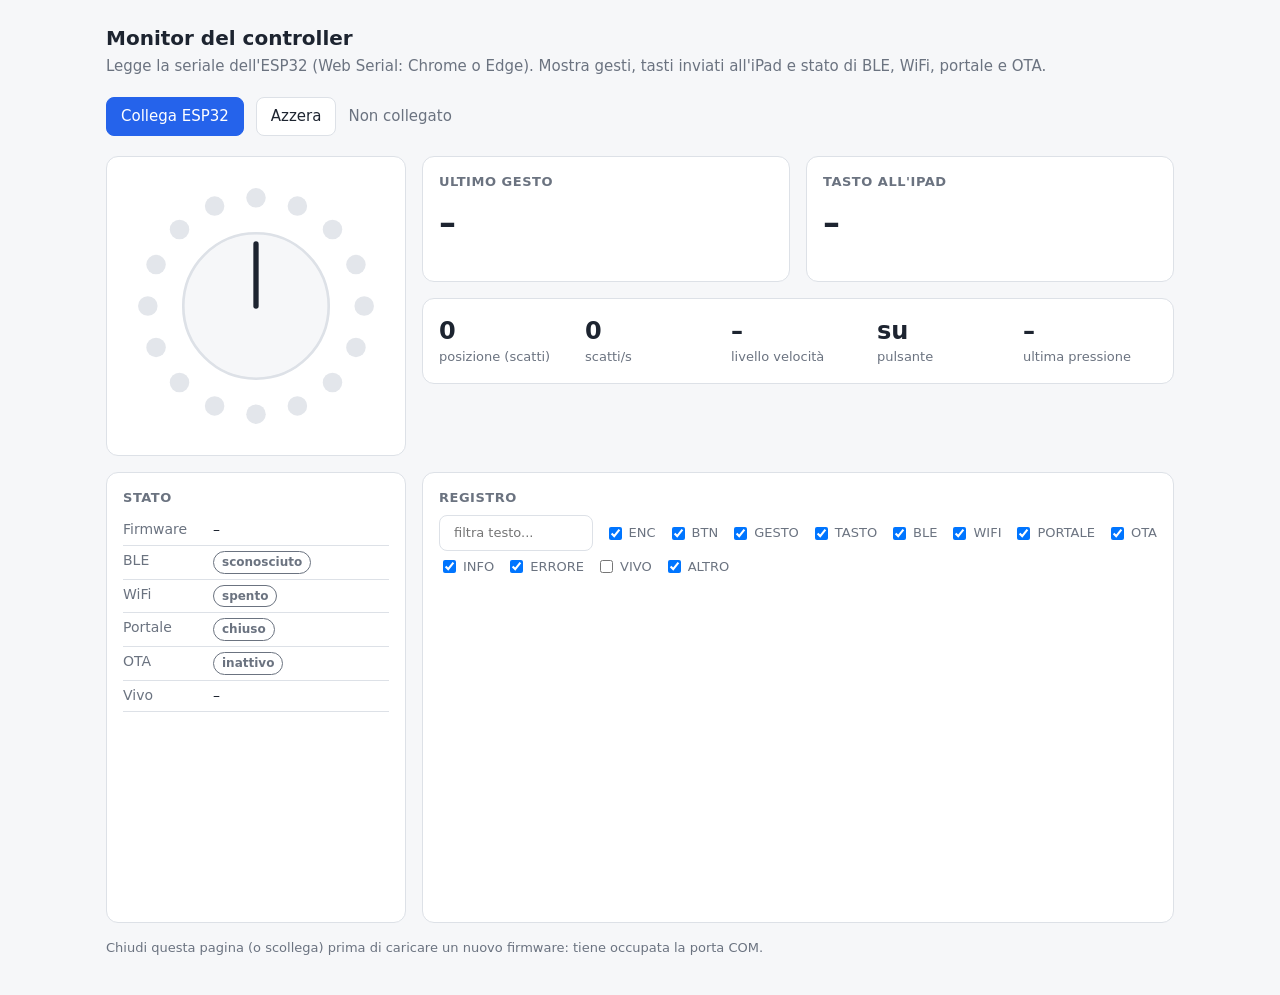
==== firmware/controller/monitor.html @ 2cb0b12e "Pulsante integrato nell'encoder (PBS-110 eliminato), vibrazione sulla scocca, stampa per colori; fir" ====
<!doctype html>
<html lang="it">
<head>
<meta charset="utf-8">
<meta name="viewport" content="width=device-width, initial-scale=1">
<title>Monitor controller</title>
<style>
  :root {
    --bg: #f6f7f9; --card: #ffffff; --text: #1d2430; --muted: #6b7380; --line: #dde1e7;
    --led-off: #e3e6eb; --accent: #2563eb; --press: #3c3cff;
    --ok: #15803d; --warn: #b45309; --err: #c62828; --hl: #fff3c4;
  }
  @media (prefers-color-scheme: dark) {
    :root { --bg: #12151b; --card: #1b2029; --text: #e6e9ef; --muted: #8b93a1; --line: #2c333f; --led-off: #2a303b; --accent: #5b8cff;
            --ok: #4ade80; --warn: #fbbf24; --err: #ff6b6b; --hl: #3a3320; }
  }
  * { box-sizing: border-box; }
  body { margin: 0; background: var(--bg); color: var(--text); font: 15px/1.4 system-ui, sans-serif; }
  main { max-width: 1100px; margin: 0 auto; padding: 24px 16px; }
  h1 { font-size: 20px; margin: 0 0 4px; }
  h2 { font-size: 13px; font-weight: 600; color: var(--muted); text-transform: uppercase; letter-spacing: .04em; margin: 0 0 8px; }
  p.sub { margin: 0 0 20px; color: var(--muted); }
  .bar { display: flex; gap: 12px; align-items: center; flex-wrap: wrap; margin-bottom: 20px; }
  button, input[type=text] { font: inherit; padding: 8px 14px; border-radius: 8px; border: 1px solid var(--line); background: var(--card); color: var(--text); }
  button { cursor: pointer; }
  button.primary { background: var(--accent); border-color: var(--accent); color: #fff; }
  #stato { color: var(--muted); }
  .grid { display: grid; grid-template-columns: 300px 1fr; gap: 16px; }
  .grid2 { display: grid; grid-template-columns: 1fr 1fr; gap: 16px; }
  @media (max-width: 760px) { .grid, .grid2 { grid-template-columns: 1fr; } }
  .card { background: var(--card); border: 1px solid var(--line); border-radius: 12px; padding: 16px; min-width: 0; }
  .col { display: flex; flex-direction: column; gap: 16px; min-width: 0; }
  svg { width: 100%; height: auto; display: block; }
  .big { font-size: 34px; font-weight: 700; letter-spacing: .02em; }
  .det { color: var(--muted); font-size: 13px; min-height: 18px; }
  .flash { transition: background-color 400ms; }
  .flash.on { background: var(--hl); transition: none; }
  .gesto-BREVE { color: var(--accent); } .gesto-MEDIA { color: var(--warn); } .gesto-LUNGA { color: var(--err); }
  .gesto-OTA { color: #9333ea; } .gesto-RESET_WIFI { color: var(--err); } .gesto-ANNULLATO { color: var(--muted); }
  .badge { display: inline-block; padding: 2px 8px; border-radius: 999px; font-size: 12px; font-weight: 600; border: 1px solid currentColor; vertical-align: middle; }
  .b-ok { color: var(--ok); } .b-warn { color: var(--warn); } .b-err { color: var(--err); } .b-off { color: var(--muted); }
  .stats { display: grid; grid-template-columns: repeat(5, 1fr); gap: 12px; }
  @media (max-width: 760px) { .stats { grid-template-columns: repeat(2, 1fr); } }
  .stat .v { font-size: 24px; font-weight: 600; font-variant-numeric: tabular-nums; }
  .stat .l { color: var(--muted); font-size: 13px; }
  table.st { width: 100%; border-collapse: collapse; font-size: 14px; }
  table.st td { padding: 5px 0; border-bottom: 1px solid var(--line); vertical-align: top; }
  table.st td:first-child { color: var(--muted); width: 90px; }
  a { color: var(--accent); word-break: break-all; }
  .filtri { display: flex; flex-wrap: wrap; gap: 6px 12px; align-items: center; margin-bottom: 10px; font-size: 13px; }
  .filtri label { display: inline-flex; gap: 4px; align-items: center; color: var(--muted); }
  #log { font: 13px/1.5 ui-monospace, Consolas, monospace; height: 320px; overflow-y: auto; margin: 0; white-space: pre-wrap; color: var(--muted); }
  #log .GESTO { color: var(--text); font-weight: 600; } #log .TASTO { color: var(--accent); }
  #log .ERRORE, #log .err { color: var(--err); } #log .OTA, #log .PORTALE, #log .WIFI, #log .BLE { color: var(--ok); }
  #knob { transition: transform 80ms linear; transform-origin: 150px 150px; }
  .note { color: var(--muted); font-size: 13px; margin-top: 16px; }
</style>
</head>
<body>
<main>
  <h1>Monitor del controller</h1>
  <p class="sub">Legge la seriale dell'ESP32 (Web Serial: Chrome o Edge). Mostra gesti, tasti inviati all'iPad e stato di BLE, WiFi, portale e OTA.</p>

  <div class="bar">
    <button class="primary" id="connetti">Collega ESP32</button>
    <button id="azzera">Azzera</button>
    <span id="stato">Non collegato</span>
  </div>

  <div class="grid">
    <div class="card">
      <svg viewBox="0 0 300 300">
        <g id="leds"></g>
        <g id="knob">
          <circle cx="150" cy="150" r="82" fill="var(--bg)" stroke="var(--line)" stroke-width="3" id="knobBody"/>
          <line x1="150" y1="150" x2="150" y2="80" stroke="var(--text)" stroke-width="6" stroke-linecap="round"/>
        </g>
      </svg>
    </div>
    <div class="col">
      <div class="grid2">
        <div class="card flash" id="cardGesto">
          <h2>Ultimo gesto</h2>
          <div class="big" id="gesto">–</div>
          <div class="det" id="gestoDet"></div>
        </div>
        <div class="card flash" id="cardTasto">
          <h2>Tasto all'iPad</h2>
          <div class="big" id="tasto">–</div>
          <div class="det" id="tastoDet"></div>
        </div>
      </div>
      <div class="card">
        <div class="stats">
          <div class="stat"><div class="v" id="pos">0</div><div class="l">posizione (scatti)</div></div>
          <div class="stat"><div class="v" id="vel">0</div><div class="l">scatti/s</div></div>
          <div class="stat"><div class="v" id="liv">–</div><div class="l">livello velocità</div></div>
          <div class="stat"><div class="v" id="btn">su</div><div class="l">pulsante</div></div>
          <div class="stat"><div class="v" id="durata">–</div><div class="l">ultima pressione</div></div>
        </div>
      </div>
    </div>
  </div>

  <div class="grid" style="margin-top:16px">
    <div class="card">
      <h2>Stato</h2>
      <table class="st">
        <tr><td>Firmware</td><td id="fw">–</td></tr>
        <tr><td>BLE</td><td id="ble"><span class="badge b-off">sconosciuto</span></td></tr>
        <tr><td>WiFi</td><td id="wifi"><span class="badge b-off">spento</span></td></tr>
        <tr><td>Portale</td><td id="portale"><span class="badge b-off">chiuso</span></td></tr>
        <tr><td>OTA</td><td id="ota"><span class="badge b-off">inattivo</span></td></tr>
        <tr><td>Vivo</td><td id="vivo">–</td></tr>
      </table>
    </div>
    <div class="card">
      <h2>Registro</h2>
      <div class="filtri" id="filtri">
        <input type="text" id="cerca" placeholder="filtra testo..." style="flex:1;min-width:140px">
      </div>
      <pre id="log"></pre>
    </div>
  </div>
  <p class="note">Chiudi questa pagina (o scollega) prima di caricare un nuovo firmware: tiene occupata la porta COM.</p>
</main>

<script>
const N = 16, CX = 150, CY = 150, R = 122;
const $ = id => document.getElementById(id);
const leds = [];
for (let i = 0; i < N; i++) {
  const a = (i / N) * 2 * Math.PI - Math.PI / 2;
  const c = document.createElementNS('http://www.w3.org/2000/svg', 'circle');
  c.setAttribute('cx', CX + R * Math.cos(a)); c.setAttribute('cy', CY + R * Math.sin(a));
  c.setAttribute('r', 11); c.setAttribute('fill', 'var(--led-off)');
  $('leds').appendChild(c); leds.push(c);
}

const PREFISSI = ['ENC', 'BTN', 'GESTO', 'TASTO', 'BLE', 'WIFI', 'PORTALE', 'OTA', 'INFO', 'ERRORE', 'VIVO', 'ALTRO'];
const attivi = new Set(PREFISSI.filter(p => p !== 'VIVO'));
PREFISSI.forEach(p => {
  const l = document.createElement('label');
  l.innerHTML = `<input type="checkbox" ${attivi.has(p) ? 'checked' : ''}> ${p}`;
  l.querySelector('input').onchange = e => { e.target.checked ? attivi.add(p) : attivi.delete(p); rendiLog(); };
  $('filtri').appendChild(l);
});
$('cerca').oninput = rendiLog;

let posizione = 0, dir = 1, livello = 1, premuto = false, tempi = [], righe = [], ultimaScia = 0;
const idx = p => ((p % N) + N) % N;
const COL = { 1: [0, 200, 255], 2: [255, 200, 0], 3: [255, 90, 0] };

function disegna() {
  leds.forEach(l => l.setAttribute('fill', 'var(--led-off)'));
  if (premuto) leds.forEach(l => l.setAttribute('fill', 'var(--press)'));
  else if (performance.now() - ultimaScia < 400) {
    const c = COL[livello] || COL[1];
    [3, 2, 1, 0].forEach(k => leds[idx(posizione - k * dir)].setAttribute('fill', `rgba(${c.join(',')},${[1, .4, .18, .08][k]})`));
  }
  $('knob').style.transform = `rotate(${posizione * 18}deg)`;
  $('knobBody').setAttribute('stroke', premuto ? 'var(--press)' : 'var(--line)');
  $('pos').textContent = posizione;
  $('btn').textContent = premuto ? 'GIÙ' : 'su';
}
setInterval(() => {
  const ora = performance.now();
  tempi = tempi.filter(t => ora - t < 1000);
  $('vel').textContent = tempi.length;
  disegna();
}, 100);

function evidenzia(id) {
  const el = $(id);
  el.classList.add('on');
  clearTimeout(el._t);
  el._t = setTimeout(() => el.classList.remove('on'), 2000);
}

const badge = (testo, cls) => `<span class="badge ${cls}">${testo}</span>`;
const link = u => `<a href="${u}" target="_blank" rel="noopener">${u}</a>`;
const esc = s => s.replace(/[&<>"]/g, c => ({ '&': '&amp;', '<': '&lt;', '>': '&gt;', '"': '&quot;' }[c]));

function prefisso(r) { const p = r.split(' ')[0]; return PREFISSI.includes(p) ? p : 'ALTRO'; }
function visibile(r) {
  const q = $('cerca').value.trim().toLowerCase();
  return attivi.has(r.p) && (!q || r.t.toLowerCase().includes(q));
}
function rigaHtml(r) {
  const cls = r.p + (/ERRORE/.test(r.t) ? ' err' : '');
  return `<span class="${cls}">${r.ora}  ${esc(r.t)}</span>\n`;
}
function rendiLog() {
  $('log').innerHTML = righe.filter(visibile).slice(-500).map(rigaHtml).join('');
  $('log').scrollTop = $('log').scrollHeight;
}
function log(t) {
  const r = { ora: new Date().toLocaleTimeString('it-IT'), t, p: prefisso(t) };
  righe.push(r);
  if (righe.length > 3000) righe = righe.slice(-2000);
  if (visibile(r)) {
    const el = $('log');
    const inFondo = el.scrollTop + el.clientHeight >= el.scrollHeight - 30;
    el.insertAdjacentHTML('beforeend', rigaHtml(r));
    if (el.childElementCount > 600) el.firstElementChild.remove();
    if (inFondo) el.scrollTop = el.scrollHeight;
  }
}

const NOMI_GESTO = { BREVE: 'Breve', MEDIA: 'Media', LUNGA: 'Lunga', OTA: 'Aggiornamento', RESET_WIFI: 'Azzera WiFi', ANNULLATO: 'Annullato' };
const DESC_GESTO = { BREVE: 'play / pausa (Spazio)', MEDIA: 'loop A-B (L)', LUNGA: 'standby (simulato)', OTA: 'premuto + 5 scatti avanti', RESET_WIFI: 'premuto + 5 scatti indietro', ANNULLATO: '' };

function gestisci(riga) {
  const t = riga.trim();
  if (!t) return;
  const p = t.split(/\s+/);
  switch (p[0]) {
    case 'ENC':
      dir = parseInt(p[1], 10); posizione = parseInt(p[2], 10);
      const lv = parseInt(p[3], 10);
      if (lv > 0) { livello = lv; $('liv').textContent = ['', 'lento', 'medio', 'veloce'][lv] || lv; ultimaScia = performance.now(); }
      tempi.push(performance.now());
      break;
    case 'BTN':
      premuto = p[1] === '1';
      if (!premuto) $('durata').textContent = `${p[2]} ms`;
      break;
    case 'GESTO': {
      const g = p[1];
      $('gesto').textContent = NOMI_GESTO[g] || g;
      $('gesto').className = 'big gesto-' + g;
      $('gestoDet').textContent = [DESC_GESTO[g], p.slice(2).join(' ')].filter(Boolean).join(' · ');
      evidenzia('cardGesto');
      break;
    }
    case 'TASTO': {
      $('tasto').textContent = p[1].replace('Sinistra', '←').replace('Destra', '→');
      const ok = p[2] === 'INVIATO';
      $('tastoDet').innerHTML = (ok ? badge('inviato', 'b-ok') : badge('non collegato: solo log', 'b-warn')) + (p[3] ? ` &nbsp;in coda: ${p[3]}` : '');
      evidenzia('cardTasto');
      break;
    }
    case 'BLE':
      if (p[1] === 'CONNESSO') $('ble').innerHTML = badge('connesso', 'b-ok');
      else if (p[1] === 'DISCONNESSO') $('ble').innerHTML = badge('disconnesso', 'b-warn');
      else if (p[1] === 'PUBBLICITA') $('ble').innerHTML = badge('in attesa', 'b-warn') + ` ${esc(p.slice(2).join(' '))}`;
      else if (p[1] === 'SOSPESO') $('ble').innerHTML = badge('sospeso (WiFi)', 'b-off');
      break;
    case 'WIFI':
      if (p[1] === 'CONNESSO') $('wifi').innerHTML = badge('connesso', 'b-ok') + ` ${p[2]} (${p[3]} dBm)`;
      else if (p[1] === 'CONNESSIONE') $('wifi').innerHTML = badge('connessione...', 'b-warn') + ` ${esc(p.slice(2).join(' '))}`;
      else if (p[1] === 'ERRORE') $('wifi').innerHTML = badge('errore', 'b-err') + ` ${esc(p.slice(2).join(' '))}`;
      else if (p[1] === 'SPENTO') $('wifi').innerHTML = badge('spento', 'b-off') + ` ${p[2] === 'configurato' ? 'casa configurata' : 'casa non configurata'}`;
      else if (p[1] === 'AZZERATO') $('wifi').innerHTML = badge('azzerato', 'b-warn');
      else if (p[1] === 'NON_CONFIGURATO') $('wifi').innerHTML = badge('non configurato', 'b-warn');
      else if (p[1] === 'SALVATO') $('wifi').innerHTML = badge('salvato', 'b-ok') + ` ${esc(p.slice(2).join(' '))}`;
      break;
    case 'PORTALE':
      if (p[1] === 'APERTO') $('portale').innerHTML = badge('aperto', 'b-ok') + ` rete <b>${esc(p.slice(4).join(' '))}</b><br>${link(p[2])}`;
      else if (p[1] === 'CHIUSO') $('portale').innerHTML = badge('chiuso', 'b-off');
      break;
    case 'OTA':
      if (p[1] === 'INGRESSO') $('ota').innerHTML = badge('ingresso', 'b-warn');
      else if (p[1] === 'PRONTO') $('ota').innerHTML = badge('pronto', 'b-ok') + `<br>${link(p[2])}<br>${link(p[2] + 'update')}${p[3] ? '<br>' + link(p[3]) : ''}`;
      else if (p[1] === 'SCARICO' || p[1] === 'CARICAMENTO') $('ota').innerHTML = badge(`${p[1].toLowerCase()} ${p[2]}%`, 'b-warn');
      else if (p[1] === 'RIUSCITO' || p[1] === 'CONVALIDATA') $('ota').innerHTML = badge(p[1].toLowerCase(), 'b-ok');
      else if (p[1] === 'NESSUN_AGGIORNAMENTO') $('ota').innerHTML = badge('nessun aggiornamento', 'b-off');
      else if (p[1] === 'ERRORE') $('ota').innerHTML = badge('errore', 'b-err') + ` ${esc(p.slice(2).join(' '))}`;
      else if (p[1] === 'USCITA') { $('ota').innerHTML = badge('uscita: ' + (p[2] || ''), 'b-off'); }
      break;
    case 'INFO':
      if (p[1] === 'YTController') { $('fw').textContent = `${p[2]} · ${p.slice(3).join(' ')}`; }
      if (p[1] === 'riavvio') ['wifi', 'portale', 'ota'].forEach(id => $(id).innerHTML = badge('riavvio...', 'b-off'));
      break;
    case 'VIVO':
      $('vivo').textContent = `${p[1]} s · non valide ${p[2]} · heap ${p[3]} KB`;
      break;
  }
  log(t);
}

$('azzera').onclick = () => { posizione = 0; righe = []; $('log').innerHTML = ''; $('durata').textContent = '–'; disegna(); };

$('connetti').onclick = async () => {
  if (!('serial' in navigator)) { $('stato').textContent = 'Web Serial non disponibile: usa Chrome o Edge'; return; }
  try {
    const porta = await navigator.serial.requestPort({ filters: [{ usbVendorId: 0x303a }] });
    await porta.open({ baudRate: 115200 });
    $('stato').textContent = 'Collegato';
    const lettore = porta.readable.pipeThrough(new TextDecoderStream()).getReader();
    let buffer = '';
    while (true) {
      const { value, done } = await lettore.read();
      if (done) break;
      buffer += value;
      let i;
      while ((i = buffer.indexOf('\n')) >= 0) { gestisci(buffer.slice(0, i)); buffer = buffer.slice(i + 1); }
    }
  } catch (e) {
    $('stato').textContent = 'Errore: ' + e.message + ' (dopo un riavvio del controller: ricollega)';
  }
};

disegna();
</script>
</body>
</html>
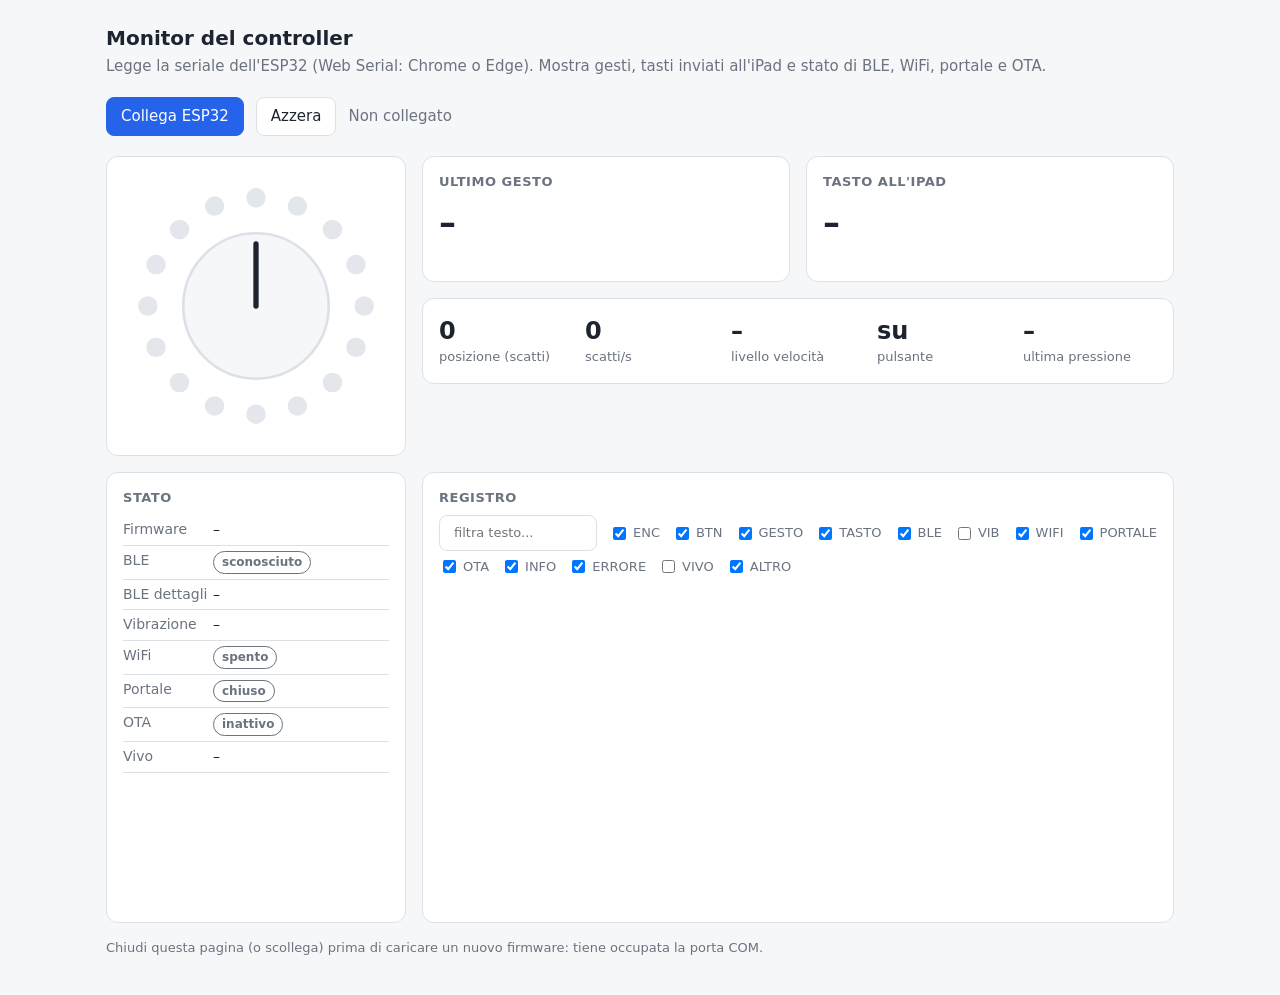
==== commit 14f28fbb: "Firmware 0.1.2: tastiera BLE funzionante con iPad, vibrazione, OTA senza crash; decisioni diodo e mi" ====
--- a/firmware/controller/monitor.html
+++ b/firmware/controller/monitor.html
@@ -108,6 +108,8 @@
       <table class="st">
         <tr><td>Firmware</td><td id="fw">–</td></tr>
         <tr><td>BLE</td><td id="ble"><span class="badge b-off">sconosciuto</span></td></tr>
+        <tr><td>BLE dettagli</td><td id="bleDet">–</td></tr>
+        <tr><td>Vibrazione</td><td id="vib">–</td></tr>
         <tr><td>WiFi</td><td id="wifi"><span class="badge b-off">spento</span></td></tr>
         <tr><td>Portale</td><td id="portale"><span class="badge b-off">chiuso</span></td></tr>
         <tr><td>OTA</td><td id="ota"><span class="badge b-off">inattivo</span></td></tr>
@@ -137,8 +139,8 @@
   $('leds').appendChild(c); leds.push(c);
 }
 
-const PREFISSI = ['ENC', 'BTN', 'GESTO', 'TASTO', 'BLE', 'WIFI', 'PORTALE', 'OTA', 'INFO', 'ERRORE', 'VIVO', 'ALTRO'];
-const attivi = new Set(PREFISSI.filter(p => p !== 'VIVO'));
+const PREFISSI = ['ENC', 'BTN', 'GESTO', 'TASTO', 'BLE', 'VIB', 'WIFI', 'PORTALE', 'OTA', 'INFO', 'ERRORE', 'VIVO', 'ALTRO'];
+const attivi = new Set(PREFISSI.filter(p => p !== 'VIVO' && p !== 'VIB'));
 PREFISSI.forEach(p => {
   const l = document.createElement('label');
   l.innerHTML = `<input type="checkbox" ${attivi.has(p) ? 'checked' : ''}> ${p}`;
@@ -235,16 +237,18 @@
     }
     case 'TASTO': {
       $('tasto').textContent = p[1].replace('Sinistra', '←').replace('Destra', '→');
-      const ok = p[2] === 'INVIATO';
-      $('tastoDet').innerHTML = (ok ? badge('inviato', 'b-ok') : badge('non collegato: solo log', 'b-warn')) + (p[3] ? ` &nbsp;in coda: ${p[3]}` : '');
+      const st = { INVIATO: badge('inviato', 'b-ok'), INVIATO_FORZATO: badge('inviato forzato (senza sottoscrizione)', 'b-warn'), ERRORE_NOTIFICA: badge('errore di notifica', 'b-err'), NON_COLLEGATO: badge('non collegato: solo log', 'b-warn'), NON_SOTTOSCRITTO: badge("collegato ma notifiche non abilitate dall'iPad", 'b-err') };
+      $('tastoDet').innerHTML = (st[p[2]] || badge(p[2], 'b-off')) + (p[3] ? ` &nbsp;in coda: ${p[3]}` : '');
       evidenzia('cardTasto');
       break;
     }
     case 'BLE':
-      if (p[1] === 'CONNESSO') $('ble').innerHTML = badge('connesso', 'b-ok');
+      if (p[1] === 'CONNESSO') { $('ble').innerHTML = badge('connesso', 'b-ok'); $('bleDet').innerHTML = badge('notifiche: in attesa', 'b-warn'); $('bleDet').dataset.sic = ''; }
       else if (p[1] === 'DISCONNESSO') $('ble').innerHTML = badge('disconnesso', 'b-warn');
       else if (p[1] === 'PUBBLICITA') $('ble').innerHTML = badge('in attesa', 'b-warn') + ` ${esc(p.slice(2).join(' '))}`;
-      else if (p[1] === 'SOSPESO') $('ble').innerHTML = badge('sospeso (WiFi)', 'b-off');
+      else if (p[1] === 'SOSPESO') $('ble').innerHTML = badge('spento (modalità rete)', 'b-off');
+      else if (p[1] === 'NOTIFICHE') $('bleDet').innerHTML = (p[2] === 'on' ? badge('notifiche on', 'b-ok') : badge('notifiche off', 'b-err')) + ' ' + ($('bleDet').dataset.sic || '');
+      else if (p[1] === 'SICUREZZA') { const h = p[2] === 'ok' ? badge('cifrato', 'b-ok') + ' ' + esc(p.slice(3).join(' ')) : badge('sicurezza: errore ' + (p[3] || ''), 'b-err'); $('bleDet').dataset.sic = h; $('bleDet').innerHTML += ' ' + h; }
       break;
     case 'WIFI':
       if (p[1] === 'CONNESSO') $('wifi').innerHTML = badge('connesso', 'b-ok') + ` ${p[2]} (${p[3]} dBm)`;
@@ -271,6 +275,9 @@
     case 'INFO':
       if (p[1] === 'YTController') { $('fw').textContent = `${p[2]} · ${p.slice(3).join(' ')}`; }
       if (p[1] === 'riavvio') ['wifi', 'portale', 'ota'].forEach(id => $(id).innerHTML = badge('riavvio...', 'b-off'));
+      break;
+    case 'VIB':
+      $('vib').textContent = `ultimo impulso ${p[1]} ms alle ${new Date().toLocaleTimeString('it-IT')}`;
       break;
     case 'VIVO':
       $('vivo').textContent = `${p[1]} s · non valide ${p[2]} · heap ${p[3]} KB`;
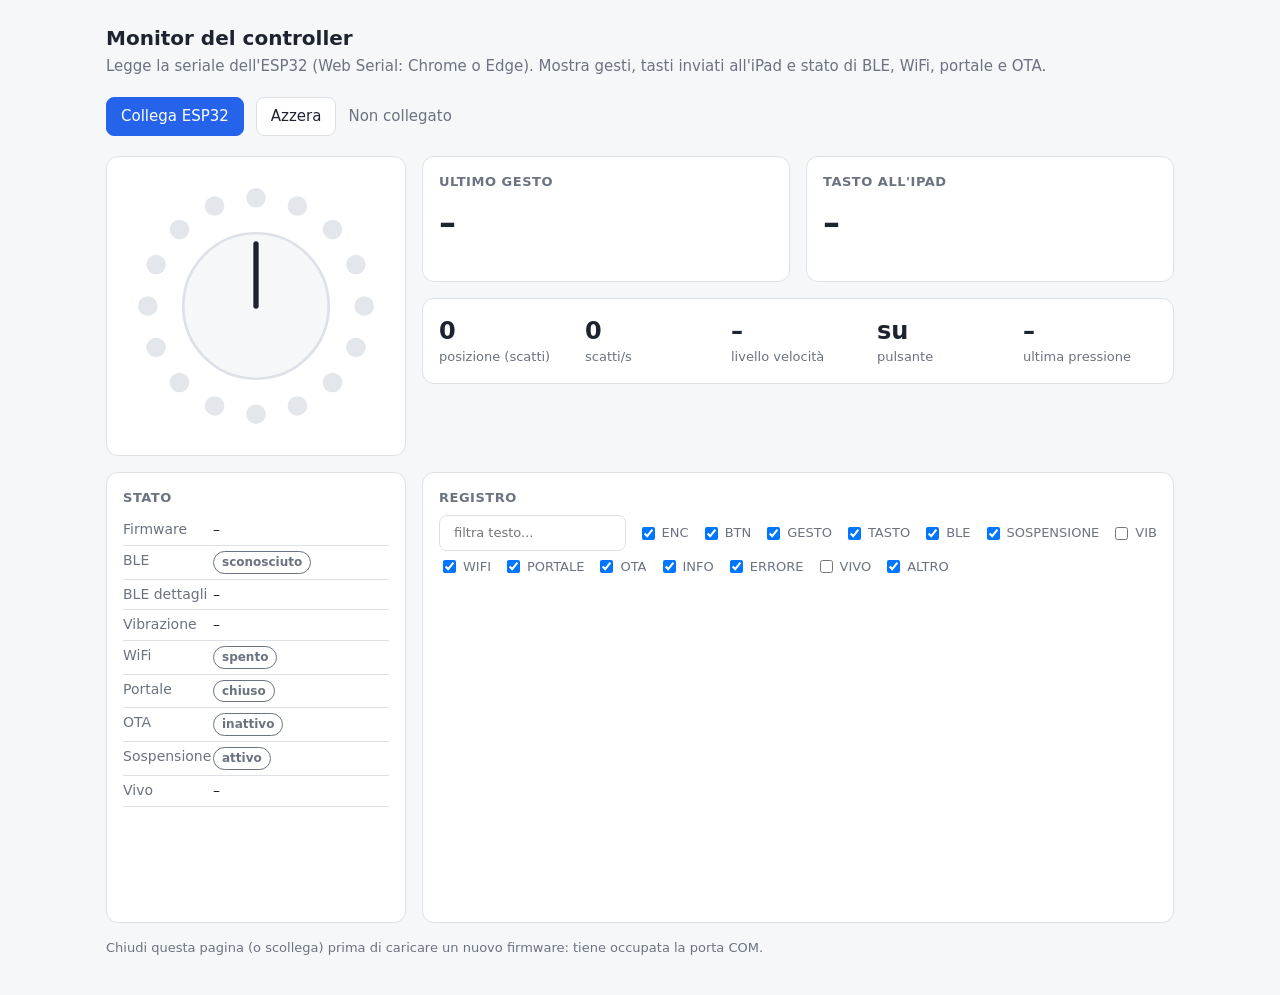
==== commit b53e1789: "Firmware 0.1.3: autospegnimento dopo 5 min con conto alla rovescia sull'anello, risveglio tenendo pr" ====
--- a/firmware/controller/monitor.html
+++ b/firmware/controller/monitor.html
@@ -51,7 +51,7 @@
   .filtri label { display: inline-flex; gap: 4px; align-items: center; color: var(--muted); }
   #log { font: 13px/1.5 ui-monospace, Consolas, monospace; height: 320px; overflow-y: auto; margin: 0; white-space: pre-wrap; color: var(--muted); }
   #log .GESTO { color: var(--text); font-weight: 600; } #log .TASTO { color: var(--accent); }
-  #log .ERRORE, #log .err { color: var(--err); } #log .OTA, #log .PORTALE, #log .WIFI, #log .BLE { color: var(--ok); }
+  #log .ERRORE, #log .err { color: var(--err); } #log .OTA, #log .PORTALE, #log .WIFI, #log .BLE { color: var(--ok); } #log .SOSPENSIONE { color: var(--warn); }
   #knob { transition: transform 80ms linear; transform-origin: 150px 150px; }
   .note { color: var(--muted); font-size: 13px; margin-top: 16px; }
 </style>
@@ -113,6 +113,7 @@
         <tr><td>WiFi</td><td id="wifi"><span class="badge b-off">spento</span></td></tr>
         <tr><td>Portale</td><td id="portale"><span class="badge b-off">chiuso</span></td></tr>
         <tr><td>OTA</td><td id="ota"><span class="badge b-off">inattivo</span></td></tr>
+        <tr><td>Sospensione</td><td id="sosp"><span class="badge b-off">attivo</span></td></tr>
         <tr><td>Vivo</td><td id="vivo">–</td></tr>
       </table>
     </div>
@@ -139,7 +140,7 @@
   $('leds').appendChild(c); leds.push(c);
 }
 
-const PREFISSI = ['ENC', 'BTN', 'GESTO', 'TASTO', 'BLE', 'VIB', 'WIFI', 'PORTALE', 'OTA', 'INFO', 'ERRORE', 'VIVO', 'ALTRO'];
+const PREFISSI = ['ENC', 'BTN', 'GESTO', 'TASTO', 'BLE', 'SOSPENSIONE', 'VIB', 'WIFI', 'PORTALE', 'OTA', 'INFO', 'ERRORE', 'VIVO', 'ALTRO'];
 const attivi = new Set(PREFISSI.filter(p => p !== 'VIVO' && p !== 'VIB'));
 PREFISSI.forEach(p => {
   const l = document.createElement('label');
@@ -210,7 +211,7 @@
 }
 
 const NOMI_GESTO = { BREVE: 'Breve', MEDIA: 'Media', LUNGA: 'Lunga', OTA: 'Aggiornamento', RESET_WIFI: 'Azzera WiFi', ANNULLATO: 'Annullato' };
-const DESC_GESTO = { BREVE: 'play / pausa (Spazio)', MEDIA: 'loop A-B (L)', LUNGA: 'standby (simulato)', OTA: 'premuto + 5 scatti avanti', RESET_WIFI: 'premuto + 5 scatti indietro', ANNULLATO: '' };
+const DESC_GESTO = { BREVE: 'play / pausa (Spazio)', MEDIA: 'loop A-B (L)', LUNGA: 'spegnimento (deep sleep)', OTA: 'premuto + 5 scatti avanti', RESET_WIFI: 'premuto + 5 scatti indietro', ANNULLATO: '' };
 
 function gestisci(riga) {
   const t = riga.trim();
@@ -279,7 +280,15 @@
     case 'VIB':
       $('vib').textContent = `ultimo impulso ${p[1]} ms alle ${new Date().toLocaleTimeString('it-IT')}`;
       break;
+    case 'SOSPENSIONE':
+      if (p[1] === 'CONTO') $('sosp').innerHTML = badge(`spegnimento tra ${p[2]} s`, 'b-err') + ' (gira o premi per annullare)';
+      else if (p[1] === 'ANNULLATA') $('sosp').innerHTML = badge('annullata', 'b-ok');
+      else if (p[1] === 'ORA') $('sosp').innerHTML = badge('deep sleep: ' + (p[2] || ''), 'b-off') + ' la USB sparisce: premi 2 s per risvegliare';
+      else if (p[1] === 'RISVEGLIO') $('sosp').innerHTML = badge('risvegliato', 'b-ok');
+      else if (p[1] === 'ATTESA_RILASCIO') $('sosp').innerHTML = badge('rilascia il pulsante', 'b-warn');
+      break;
     case 'VIVO':
+      if (!/spegnimento/.test($('sosp').textContent)) $('sosp').innerHTML = badge('attivo', 'b-off');
       $('vivo').textContent = `${p[1]} s · non valide ${p[2]} · heap ${p[3]} KB`;
       break;
   }
